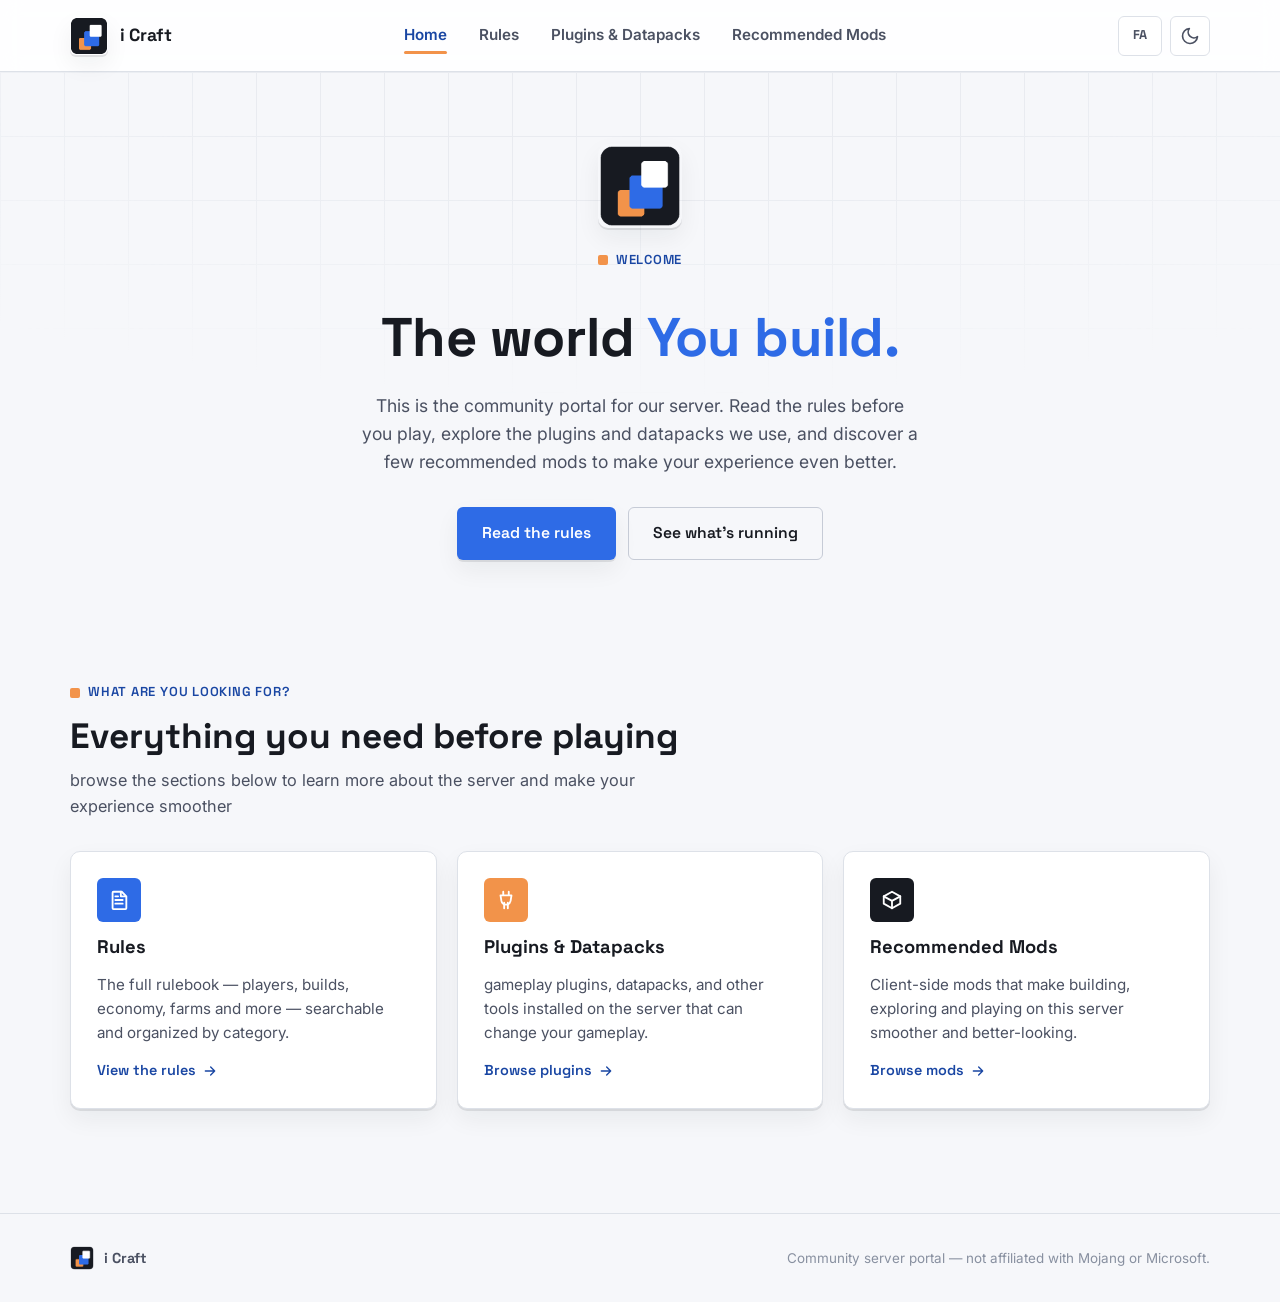
==== index.html @ ee985650 "init" ====
<!DOCTYPE html>
<html lang="en">
<head>
<meta charset="UTF-8">
<meta name="viewport" content="width=device-width, initial-scale=1.0">
<title>Server Portal</title>

<!-- Set lang/dir/theme before first paint to avoid a flash of the wrong state -->
<script>
(function(){
  try{
    var lang = localStorage.getItem('server-portal:lang') || 'en';
    var theme = localStorage.getItem('server-portal:theme');
    if(!theme){ theme = (window.matchMedia && window.matchMedia('(prefers-color-scheme: dark)').matches) ? 'dark' : 'light'; }
    document.documentElement.lang = lang;
    document.documentElement.dir = lang === 'fa' ? 'rtl' : 'ltr';
    document.documentElement.setAttribute('data-theme', theme);
  }catch(e){}
})();
</script>

<link rel="preconnect" href="https://fonts.googleapis.com">
<link rel="preconnect" href="https://fonts.gstatic.com" crossorigin>
<link rel="stylesheet" href="css/style.css">
</head>
<body data-page="home">

<a class="skip-link" href="#main" data-i18n="a11y.skip">Skip to content</a>

<header class="site-header">
  <div class="container">
    <a href="index.html" class="brand">
      <img class="js-logo" src="assets/logo.png" alt="Server logo">
      <span class="js-brand-name brand-name">SERVER NAME</span>
    </a>

    <nav class="nav-primary js-nav-links" aria-label="Primary"></nav>

    <div class="header-actions">
      <button type="button" class="icon-btn lang-toggle js-lang-toggle" data-i18n-aria-label="action.toggleLang" aria-label="Switch language">EN</button>
      <button type="button" class="icon-btn js-theme-toggle" data-i18n-aria-label="action.toggleTheme" aria-label="Toggle color theme"></button>
      <button type="button" class="icon-btn nav-toggle js-nav-toggle" aria-label="Open menu" aria-expanded="false" data-i18n-aria-label="nav.openMenu"></button>
    </div>
  </div>

</header>

<div class="mobile-nav js-mobile-nav">
  <nav class="js-nav-links" aria-label="Mobile navigation"></nav>
</div>

<main id="main">

  <section class="hero">
    <div class="hero-grid" aria-hidden="true"></div>
    <div class="container">
      <img class="hero-logo js-logo" src="assets/logo.png" alt="Server logo">

      <span class="eyebrow" data-i18n="home.eyebrow">Welcome</span>

      <h1>
        <span data-i18n="home.title.a">Build something</span>
        <span class="accent" data-i18n="home.title.b">worth protecting.</span>
      </h1>

      <p class="hero-lede" data-i18n="home.lede">
        This is the community portal for our server.
      </p>

      <div class="hero-actions">
        <a class="btn btn-primary" href="rules.html" data-i18n="home.cta.rules">Read the rules</a>
        <a class="btn btn-ghost" href="plugins.html" data-i18n="home.cta.plugins">See what's running</a>
      </div>
    </div>
  </section>

  <section class="section">
    <div class="container">
      <div class="section-head">
        <span class="eyebrow" data-i18n="home.section.eyebrow">Find your way around</span>
        <h2 data-i18n="home.section.title">Everything you need before you join</h2>
        <p data-i18n="home.section.lede">Three short stops before you drop your first block.</p>
      </div>

      <div class="card-grid">
        <a class="link-card" href="rules.html">
          <span class="mark" aria-hidden="true"><svg viewBox="0 0 24 24" fill="none" stroke="currentColor" stroke-width="2" stroke-linecap="round" stroke-linejoin="round"><path d="M6 3h9l5 5v13a1 1 0 0 1-1 1H6a1 1 0 0 1-1-1V4a1 1 0 0 1 1-1Z"/><path d="M14 3v5h5M8 12h8M8 16h8M8 8h3"/></svg></span>
          <h3 data-i18n="home.card.rules.title">Rules</h3>
          <p data-i18n="home.card.rules.desc">The full rulebook.</p>
          <span class="card-cta">
            <span data-i18n="home.card.rules.cta">Open the rulebook</span>
            <svg viewBox="0 0 24 24" fill="none" stroke="currentColor" stroke-width="2" stroke-linecap="round" stroke-linejoin="round"><path d="M5 12h14M13 6l6 6-6 6"/></svg>
          </span>
        </a>

        <a class="link-card" href="plugins.html">
          <span class="mark" aria-hidden="true"><svg viewBox="0 0 24 24" fill="none" stroke="currentColor" stroke-width="2" stroke-linecap="round" stroke-linejoin="round"><path d="M9 3v4M15 3v4M6 7h12l-1 6a5 5 0 0 1-5 4h0a5 5 0 0 1-5-4L6 7Z"/><path d="M10 21v-6M14 21v-6"/></svg></span>
          <h3 data-i18n="home.card.plugins.title">Plugins & Datapacks</h3>
          <p data-i18n="home.card.plugins.desc">What's running under the hood.</p>
          <span class="card-cta">
            <span data-i18n="home.card.plugins.cta">Browse plugins</span>
            <svg viewBox="0 0 24 24" fill="none" stroke="currentColor" stroke-width="2" stroke-linecap="round" stroke-linejoin="round"><path d="M5 12h14M13 6l6 6-6 6"/></svg>
          </span>
        </a>

        <a class="link-card" href="mods.html">
          <span class="mark" aria-hidden="true"><svg viewBox="0 0 24 24" fill="none" stroke="currentColor" stroke-width="2" stroke-linecap="round" stroke-linejoin="round"><path d="M12 3 3 8v8l9 5 9-5V8l-9-5Z"/><path d="M3 8l9 5 9-5M12 13v8"/></svg></span>
          <h3 data-i18n="home.card.mods.title">Recommended Mods</h3>
          <p data-i18n="home.card.mods.desc">Client-side mods that help.</p>
          <span class="card-cta">
            <span data-i18n="home.card.mods.cta">Browse mods</span>
            <svg viewBox="0 0 24 24" fill="none" stroke="currentColor" stroke-width="2" stroke-linecap="round" stroke-linejoin="round"><path d="M5 12h14M13 6l6 6-6 6"/></svg>
          </span>
        </a>
      </div>
    </div>
  </section>

</main>

<footer class="site-footer">
  <div class="container">
    <div class="footer-brand">
      <img class="js-logo" src="assets/logo.png" alt="">
      <span class="js-footer-name">SERVER NAME</span>
    </div>
    <p class="footer-note" data-i18n="footer.note">Community server portal.</p>
  </div>
</footer>

<script src="js/data.js"></script>
<script src="js/i18n.js"></script>
<script src="js/main.js"></script>
</body>
</html>
---- css/style.css ----
/* ==========================================================================
   SERVER PORTAL — DESIGN SYSTEM
   ==========================================================================
   A "modular block" visual language: rectangular color blocks, structured
   grids, and a small bevelled "chip" motif for numbering (a subtle nod to
   inventory-slot UI) — without literal Minecraft textures or screenshots.

   Sections:
     1. Fonts
     2. Design tokens (light + dark)
     3. Reset & base
     4. Layout primitives
     5. Header & navigation
     6. Buttons & controls
     7. Hero (home)
     8. Cards / link blocks
     9. Rules page (TOC, accordions, chips, search)
    10. Plugins & Mods pages
    11. Footer
    12. Utilities & motion
    13. Responsive
   ========================================================================== */

/* -------------------------------------------------------------------------
   1. Fonts
   English: Space Grotesk (display, geometric/blocky) + Inter (body)
   Persian: Vazirmatn for both display and body roles
   ------------------------------------------------------------------------- */
@import url('https://fonts.googleapis.com/css2?family=Space+Grotesk:wght@500;600;700&family=Inter:wght@400;500;600;700&family=Vazirmatn:wght@400;500;600;700&display=swap');

/* -------------------------------------------------------------------------
   2. Design tokens
   ------------------------------------------------------------------------- */
:root{
  /* palette — light */
  --bg: #F6F7FA;
  --bg-alt: #ECEEF3;
  --surface: #FFFFFF;
  --ink: #171A21;
  --ink-soft: #4B5162;
  --ink-faint: #8890A0;
  --border: #DDE1E8;
  --border-strong: #C6CBD6;

  --blue: #2E6BE6;
  --blue-ink: #1946A3;
  --blue-tint: #E8EFFD;

  --orange: #F2934A;
  --orange-ink: #C86A22;
  --orange-tint: #FDEEE0;

  --danger: #D64545;

  --shadow-block: 0 2px 0 rgba(23,26,33,0.10), 0 10px 24px rgba(23,26,33,0.06);
  --shadow-chip-inset: inset 0 -2px 0 rgba(23,26,33,0.12), inset 0 1px 0 rgba(255,255,255,0.6);

  --radius-s: 6px;
  --radius-m: 10px;
  --radius-l: 16px;

  --font-display: 'Space Grotesk', 'Vazirmatn', sans-serif;
  --font-body: 'Inter', 'Vazirmatn', sans-serif;

  --container: 1180px;
  --header-h: 72px;

  --dur-fast: 120ms;
  --dur-med: 220ms;
  --ease: cubic-bezier(.4,.1,.2,1);
}

[data-theme="dark"]{
  --bg: #12141B;
  --bg-alt: #191C25;
  --surface: #1D2029;
  --ink: #EAEBF2;
  --ink-soft: #AEB3C4;
  --ink-faint: #767C8C;
  --border: #2A2E3A;
  --border-strong: #3A3F4E;

  --blue: #5B8DF0;
  --blue-ink: #A9C2F7;
  --blue-tint: #1B2740;

  --orange: #FFA35E;
  --orange-ink: #FFC896;
  --orange-tint: #3A2A19;

  --danger: #E36767;

  --shadow-block: 0 2px 0 rgba(0,0,0,0.4), 0 10px 24px rgba(0,0,0,0.35);
  --shadow-chip-inset: inset 0 -2px 0 rgba(0,0,0,0.35), inset 0 1px 0 rgba(255,255,255,0.06);
}

/* -------------------------------------------------------------------------
   3. Reset & base
   ------------------------------------------------------------------------- */
*, *::before, *::after{ box-sizing: border-box; }
html{ scroll-behavior: smooth; }
body{
  margin: 0;
  background: var(--bg);
  color: var(--ink);
  font-family: var(--font-body);
  font-size: 16px;
  line-height: 1.6;
  -webkit-font-smoothing: antialiased;
  transition: background var(--dur-med) var(--ease), color var(--dur-med) var(--ease);
}

html[dir="rtl"] body{ font-family: 'Vazirmatn', var(--font-body); }

img{ max-width: 100%; display: block; }
a{ color: inherit; text-decoration: none; }
button{ font: inherit; color: inherit; background: none; border: none; cursor: pointer; }
ul{ margin: 0; padding: 0; list-style: none; }
h1,h2,h3,h4{ font-family: var(--font-display); font-weight: 700; line-height: 1.2; margin: 0; }
p{ margin: 0; }

:focus-visible{
  outline: 3px solid var(--blue);
  outline-offset: 2px;
  border-radius: 4px;
}

/* -------------------------------------------------------------------------
   4. Layout primitives
   ------------------------------------------------------------------------- */
.container{
  width: 100%;
  max-width: var(--container);
  margin-inline: auto;
  padding-inline: 20px;
}

.section{
  padding-block: 64px;
}

.section-head{
  margin-bottom: 32px;
  max-width: 640px;
}

.eyebrow{
  display: inline-flex;
  align-items: center;
  gap: 8px;
  font-family: var(--font-display);
  font-size: 13px;
  font-weight: 600;
  letter-spacing: .06em;
  text-transform: uppercase;
  color: var(--blue-ink);
  margin-bottom: 12px;
}
html[dir="rtl"] .eyebrow{ letter-spacing: 0; }

.eyebrow::before{
  content: "";
  width: 10px;
  height: 10px;
  background: var(--orange);
  border-radius: 2px;
  display: inline-block;
}

.section-head h2{
  font-size: clamp(1.6rem, 1.3rem + 1.2vw, 2.2rem);
  margin-bottom: 10px;
}
.section-head p{ color: var(--ink-soft); font-size: 1.02rem; }

main{ min-height: 50vh; }

/* -------------------------------------------------------------------------
   5. Header & navigation
   ------------------------------------------------------------------------- */
.site-header{
  position: sticky;
  top: 0;
  z-index: 100;
  height: var(--header-h);
  display: flex;
  align-items: center;
  background: color-mix(in srgb, var(--surface) 88%, transparent);
  backdrop-filter: blur(10px);
  border-bottom: 1px solid var(--border);
}

.site-header .container{
  display: flex;
  align-items: center;
  justify-content: space-between;
  gap: 16px;
}

.brand{
  display: flex;
  align-items: center;
  gap: 12px;
  font-family: var(--font-display);
  font-weight: 700;
  font-size: 1.1rem;
}

.brand img{
  width: 38px;
  height: 38px;
  border-radius: var(--radius-s);
  box-shadow: var(--shadow-block);
}

.brand-name{ white-space: nowrap; }

.nav-primary{
  display: flex;
  align-items: center;
  gap: 4px;
}

.nav-primary a{
  position: relative;
  padding: 10px 14px;
  border-radius: var(--radius-s);
  font-weight: 600;
  font-size: 0.95rem;
  color: var(--ink-soft);
  transition: color var(--dur-fast) var(--ease), background var(--dur-fast) var(--ease);
}

.nav-primary a:hover{ color: var(--ink); background: var(--bg-alt); }

.nav-primary a[aria-current="page"]{ color: var(--blue-ink); }

.nav-primary a[aria-current="page"]::after{
  content: "";
  position: absolute;
  left: 14px;
  right: 14px;
  bottom: 4px;
  height: 3px;
  border-radius: 2px;
  background: var(--orange);
}

.header-actions{
  display: flex;
  align-items: center;
  gap: 8px;
}

.icon-btn{
  width: 40px;
  height: 40px;
  display: grid;
  place-items: center;
  border-radius: var(--radius-s);
  border: 1px solid var(--border);
  background: var(--surface);
  color: var(--ink-soft);
  transition: transform var(--dur-fast) var(--ease), color var(--dur-fast) var(--ease), border-color var(--dur-fast) var(--ease);
}
.icon-btn:hover{ color: var(--blue-ink); border-color: var(--blue); transform: translateY(-1px); }
.icon-btn svg{ width: 20px; height: 20px; }

.lang-toggle{
  min-width: 44px;
  font-family: var(--font-display);
  font-weight: 700;
  font-size: 0.8rem;
  letter-spacing: .03em;
}

.nav-toggle{
  display: none;
}

/* mobile nav panel */
.mobile-nav{
  display: none;
  position: fixed;
  inset: var(--header-h) 0 0 0;
  background: var(--bg);
  z-index: 90;
  overflow-y: auto;
  padding: 20px;
  animation: fadeIn var(--dur-med) var(--ease);
}
.mobile-nav.open{ display: block; }

.mobile-nav a{
  display: block;
  padding: 16px 14px;
  font-family: var(--font-display);
  font-size: 1.15rem;
  font-weight: 600;
  border-bottom: 1px solid var(--border);
  color: var(--ink);
}
.mobile-nav a[aria-current="page"]{ color: var(--blue-ink); }

/* -------------------------------------------------------------------------
   6. Buttons & controls
   ------------------------------------------------------------------------- */
.btn{
  display: inline-flex;
  align-items: center;
  justify-content: center;
  gap: 8px;
  padding: 13px 24px;
  border-radius: var(--radius-s);
  font-family: var(--font-display);
  font-weight: 600;
  font-size: 0.98rem;
  border: 1px solid transparent;
  transition: transform var(--dur-fast) var(--ease), box-shadow var(--dur-fast) var(--ease), background var(--dur-fast) var(--ease), border-color var(--dur-fast) var(--ease);
  cursor: pointer;
}
.btn:active{ transform: translateY(1px); }

.btn-primary{
  background: var(--blue);
  color: #fff;
  box-shadow: var(--shadow-block);
}
.btn-primary:hover{ background: var(--blue-ink); }

.btn-ghost{
  background: transparent;
  border-color: var(--border-strong);
  color: var(--ink);
}
.btn-ghost:hover{ border-color: var(--blue); color: var(--blue-ink); }

.btn-sm{ padding: 8px 14px; font-size: 0.85rem; }

/* -------------------------------------------------------------------------
   7. Hero
   ------------------------------------------------------------------------- */
.hero{
  position: relative;
  padding-block: 72px 56px;
  overflow: hidden;
}

.hero-grid{
  position: absolute;
  inset: 0;
  z-index: 0;
  background-image:
    linear-gradient(var(--border) 1px, transparent 1px),
    linear-gradient(90deg, var(--border) 1px, transparent 1px);
  background-size: 64px 64px;
  mask-image: radial-gradient(ellipse 80% 60% at 50% 0%, black 40%, transparent 100%);
  opacity: .5;
}

.hero .container{
  position: relative;
  z-index: 1;
  display: flex;
  flex-direction: column;
  align-items: center;
  text-align: center;
  gap: 22px;
  max-width: 760px;
}

.hero-logo{
  width: 84px;
  height: 84px;
  border-radius: var(--radius-m);
  box-shadow: var(--shadow-block);
}

.hero h1{
  font-size: clamp(2.1rem, 1.6rem + 2.4vw, 3.4rem);
  letter-spacing: -0.01em;
}

.hero h1 .accent{ color: var(--blue); }

.hero-lede{
  font-size: 1.1rem;
  color: var(--ink-soft);
  max-width: 560px;
}

.hero-actions{
  display: flex;
  gap: 12px;
  flex-wrap: wrap;
  justify-content: center;
  margin-top: 8px;
}

/* -------------------------------------------------------------------------
   8. Cards / link blocks
   ------------------------------------------------------------------------- */
.card-grid{
  display: grid;
  grid-template-columns: repeat(3, 1fr);
  gap: 20px;
}

.link-card{
  display: flex;
  flex-direction: column;
  gap: 14px;
  padding: 26px;
  background: var(--surface);
  border: 1px solid var(--border);
  border-radius: var(--radius-m);
  box-shadow: var(--shadow-block);
  transition: transform var(--dur-fast) var(--ease), border-color var(--dur-fast) var(--ease);
}
.link-card:hover{ transform: translateY(-3px); border-color: var(--blue); }

.link-card .mark{
  width: 44px;
  height: 44px;
  border-radius: var(--radius-s);
  display: grid;
  place-items: center;
  color: #fff;
}
.link-card:nth-of-type(1) .mark{ background: var(--blue); }
.link-card:nth-of-type(2) .mark{ background: var(--orange); }
.link-card:nth-of-type(3) .mark{ background: var(--ink); }
.link-card .mark svg{ width: 22px; height: 22px; }

.link-card h3{ font-size: 1.15rem; }
.link-card p{ color: var(--ink-soft); font-size: 0.95rem; flex: 1; }

.link-card .card-cta{
  font-family: var(--font-display);
  font-weight: 600;
  font-size: 0.9rem;
  color: var(--blue-ink);
  display: inline-flex;
  align-items: center;
  gap: 6px;
  margin-top: auto;
}
.link-card .card-cta svg{ width: 16px; height: 16px; flex-shrink: 0; }
html[dir="rtl"] .link-card .card-cta svg{ transform: scaleX(-1); }

/* -------------------------------------------------------------------------
   9. Rules page
   ------------------------------------------------------------------------- */
.rules-header{
  padding-block: 44px 8px;
  border-bottom: 1px solid var(--border);
}
.rules-header h1{ font-size: clamp(1.9rem, 1.6rem + 1.4vw, 2.6rem); }
.rules-header p{ color: var(--ink-soft); margin-top: 10px; max-width: 620px; }

.rules-why{
  margin-top: 6px;
  padding: 18px 22px;
  border: 1px solid var(--border);
  border-inline-start: 4px solid var(--orange);
  background: var(--surface);
  border-radius: var(--radius-m);
  text-align: start;
  color: var(--ink-soft);
  font-size: 0.98rem;
  max-width: 560px;
}
html[dir="rtl"] .rules-why{ text-align: right; }


.rules-search{
  margin-top: 22px;
  position: relative;
  max-width: 480px;
}
.rules-search input{
  width: 100%;
  padding: 13px 44px;
  border: 1px solid var(--border-strong);
  border-radius: var(--radius-s);
  background: var(--surface);
  color: var(--ink);
  font-family: var(--font-body);
  font-size: 0.98rem;
}
html[dir="rtl"] .rules-search input{ font-family: 'Vazirmatn'; }
.rules-search input:focus{ border-color: var(--blue); }
.rules-search svg{
  position: absolute;
  inset-inline-start: 14px;
  top: 50%;
  translate: 0 -50%;
  width: 18px;
  height: 18px;
  color: var(--ink-faint);
  pointer-events: none;
}
.rules-search .search-clear{
  position: absolute;
  inset-inline-end: 8px;
  top: 50%;
  translate: 0 -50%;
  width: 28px;
  height: 28px;
  display: none;
  place-items: center;
  border-radius: var(--radius-s);
  color: var(--ink-faint);
}
.rules-search .search-clear.show{ display: grid; }
.rules-search .search-clear:hover{ color: var(--ink); background: var(--bg-alt); }

.rules-layout{
  display: grid;
  grid-template-columns: 260px 1fr;
  gap: 40px;
  padding-block: 36px 80px;
  align-items: start;
}

/* --- Table of contents --- */
.toc{
  position: sticky;
  top: calc(var(--header-h) + 20px);
}
.toc-title{
  font-family: var(--font-display);
  font-size: 0.8rem;
  font-weight: 700;
  letter-spacing: .08em;
  text-transform: uppercase;
  color: var(--ink-faint);
  margin-bottom: 14px;
}
html[dir="rtl"] .toc-title{ letter-spacing: 0; }

.toc-list{ display: flex; flex-direction: column; gap: 2px; }

.toc-list a{
  display: flex;
  align-items: center;
  gap: 10px;
  padding: 9px 10px;
  border-radius: var(--radius-s);
  font-size: 0.92rem;
  color: var(--ink-soft);
  border-inline-start: 3px solid transparent;
}
.toc-list a:hover{ background: var(--bg-alt); color: var(--ink); }
.toc-list a.active{
  color: var(--blue-ink);
  background: var(--blue-tint);
  border-inline-start-color: var(--blue);
  font-weight: 600;
}

.toc-num{
  font-family: var(--font-display);
  font-size: 0.72rem;
  font-weight: 700;
  color: var(--ink-faint);
  min-width: 20px;
}
.toc-list a.active .toc-num{ color: var(--blue-ink); }

/* mobile TOC */
.toc-mobile{
  display: none;
  margin-top: 18px;
}
.toc-mobile-toggle{
  width: 100%;
  display: flex;
  align-items: center;
  justify-content: space-between;
  padding: 13px 16px;
  background: var(--surface);
  border: 1px solid var(--border);
  border-radius: var(--radius-s);
  font-family: var(--font-display);
  font-weight: 600;
  font-size: 0.95rem;
}
.toc-mobile-toggle svg{
  width: 18px; height: 18px;
  transition: transform var(--dur-fast) var(--ease);
}
.toc-mobile-toggle[aria-expanded="true"] svg{ transform: rotate(180deg); }

.toc-mobile-panel{
  overflow: hidden;
  max-height: 0;
  transition: max-height var(--dur-med) var(--ease);
  background: var(--surface);
  border: 1px solid var(--border);
  border-top: none;
  border-radius: 0 0 var(--radius-s) var(--radius-s);
}
.toc-mobile-panel .toc-list{ padding: 10px; }

/* --- Rule sections / accordions --- */
.rule-sections{ display: flex; flex-direction: column; gap: 14px; }

.rule-section{
  background: var(--surface);
  border: 1px solid var(--border);
  border-radius: var(--radius-m);
  overflow: hidden;
  scroll-margin-top: calc(var(--header-h) + 16px);
}
.rule-section.match-flash{ border-color: var(--orange); }

.rule-section-toggle{
  width: 100%;
  display: flex;
  align-items: center;
  gap: 16px;
  padding: 18px 20px;
  text-align: start;
}

.chip{
  flex-shrink: 0;
  width: 40px;
  height: 40px;
  display: grid;
  place-items: center;
  border-radius: var(--radius-s);
  background: var(--bg-alt);
  border: 1px solid var(--border-strong);
  box-shadow: var(--shadow-chip-inset);
  font-family: var(--font-display);
  font-weight: 700;
  font-size: 0.95rem;
  color: var(--ink);
}
.chip-sm{ width: 30px; height: 30px; font-size: 0.78rem; border-radius: 5px;}
.chip-blue{ background: var(--blue-tint); color: var(--blue-ink); border-color: var(--blue); }

.rule-section-toggle .heading-block{ flex: 1; }
.rule-section-toggle h2{ font-size: 1.08rem; }

.chevron{
  width: 22px;
  height: 22px;
  flex-shrink: 0;
  display: grid;
  place-items: center;
  border-radius: 5px;
  color: var(--ink-faint);
  transition: transform var(--dur-med) var(--ease);
}
.chevron svg{ width: 18px; height: 18px; }
.rule-section-toggle[aria-expanded="true"] .chevron{ transform: rotate(90deg); color: var(--blue-ink); }
html[dir="rtl"] .rule-section-toggle[aria-expanded="false"] .chevron{ transform: rotate(180deg); }
html[dir="rtl"] .rule-section-toggle[aria-expanded="true"] .chevron{ transform: rotate(90deg); }

.rule-section-panel{
  display: grid;
  grid-template-rows: 0fr;
  transition: grid-template-rows var(--dur-med) var(--ease);
}
.rule-section-panel.open{ grid-template-rows: 1fr; }
.rule-section-panel-inner{ overflow: hidden; }

.rule-section-body{
  padding: 0 20px 22px 20px;
  border-top: 1px solid var(--border);
  padding-top: 18px;
}

.rule-description{
  color: var(--ink-soft);
  font-size: 0.96rem;
  margin-bottom: 16px;
  padding-inline-start: 54px;
}

.rule-list{ display: flex; flex-direction: column; gap: 2px; }

.rule-item{
  display: flex;
  gap: 14px;
  padding: 12px 10px 12px 54px;
  border-radius: var(--radius-s);
  position: relative;
}
html[dir="rtl"] .rule-item{ padding: 12px 54px 12px 10px; }
.rule-item:hover{ background: var(--bg-alt); }
.rule-item.search-hit{ background: var(--orange-tint); }

.rule-item .chip-sm{
  position: absolute;
  inset-inline-start: 0;
  top: 10px;
  left: 10px;
  right: 10px;
}

.rule-item-body{ flex: 1; font-size: 0.96rem; }
.rule-item-body strong{ color: var(--orange-ink); font-weight: 700; }
.rule-item-title{
  font-family: var(--font-display);
  font-weight: 600;
  font-size: 0.94rem;
  margin-bottom: 3px;
  display: block;
}

.rule-item-actions{
  display: flex;
  align-items: flex-start;
}

.copy-btn{
  display: flex;
  align-items: center;
  gap: 6px;
  padding: 6px 10px;
  border-radius: var(--radius-s);
  border: 1px solid var(--border);
  font-size: 0.78rem;
  font-weight: 600;
  color: var(--ink-faint);
  white-space: nowrap;
}
.copy-btn:hover{ border-color: var(--blue); color: var(--blue-ink); }
.copy-btn svg{ width: 14px; height: 14px; }
.copy-btn.copied{ border-color: var(--blue); color: var(--blue-ink); background: var(--blue-tint); }

.search-empty{
  display: none;
  text-align: center;
  padding: 60px 20px;
  color: var(--ink-soft);
}
.search-empty.show{ display: block; }
.search-empty .mark{
  width: 48px; height: 48px;
  margin: 0 auto 14px;
  border-radius: var(--radius-s);
  background: var(--bg-alt);
  border: 1px solid var(--border);
  display: grid; place-items: center;
  color: var(--ink-faint);
}
.search-empty h3{ font-size: 1.05rem; margin-bottom: 6px; color: var(--ink); }

.rule-sections.searching .rule-section:not(.search-visible){ display: none; }

/* -------------------------------------------------------------------------
   10. Plugins & Mods pages
   ------------------------------------------------------------------------- */
.page-header{
  padding-block: 44px 12px;
  border-bottom: 1px solid var(--border);
}
.page-header h1{ font-size: clamp(1.9rem, 1.6rem + 1.4vw, 2.6rem); }
.page-header p{ color: var(--ink-soft); margin-top: 10px; max-width: 620px; }

.placeholder-note{
  margin-top: 18px;
  display: inline-flex;
  align-items: center;
  gap: 8px;
  padding: 8px 14px;
  background: var(--orange-tint);
  border: 1px solid var(--orange);
  color: var(--orange-ink);
  border-radius: var(--radius-s);
  font-size: 0.85rem;
  font-weight: 600;
}

.entry-grid{
  display: grid;
  grid-template-columns: repeat(3, 1fr);
  gap: 20px;
  padding-block: 36px 80px;
}

.entry-card{
  display: flex;
  flex-direction: column;
  gap: 12px;
  padding: 22px;
  background: var(--surface);
  border: 1px solid var(--border);
  border-radius: var(--radius-m);
  box-shadow: var(--shadow-block);
}

.entry-top{
  display: flex;
  align-items: center;
  gap: 12px;
}

.entry-icon{
  width: 42px;
  height: 42px;
  border-radius: var(--radius-s);
  background: var(--bg-alt);
  border: 1px solid var(--border-strong);
  display: grid;
  place-items: center;
  color: var(--blue-ink);
  font-family: var(--font-display);
  font-weight: 700;
  flex-shrink: 0;
  overflow: hidden;
}
.entry-icon img{ width: 100%; height: 100%; object-fit: cover; }

.entry-titles{ flex: 1; min-width: 0; }
.entry-titles h3{ font-size: 1.02rem; }

.entry-meta{
  display: flex;
  flex-wrap: wrap;
  gap: 6px;
  margin-top: 4px;
}
.tag{
  font-size: 0.72rem;
  font-weight: 700;
  font-family: var(--font-display);
  padding: 3px 8px;
  border-radius: 4px;
  background: var(--blue-tint);
  color: var(--blue-ink);
  text-transform: uppercase;
  letter-spacing: .03em;
}
.tag.tag-orange{ background: var(--orange-tint); color: var(--orange-ink); }

.entry-desc{ color: var(--ink-soft); font-size: 0.92rem; flex: 1; }

.entry-foot{
  display: flex;
  align-items: center;
  justify-content: space-between;
  padding-top: 10px;
  border-top: 1px solid var(--border);
}
.entry-version{ font-size: 0.8rem; color: var(--ink-faint); font-weight: 600; }
.entry-link{
  font-family: var(--font-display);
  font-weight: 600;
  font-size: 0.86rem;
  color: var(--blue-ink);
  display: inline-flex;
  align-items: center;
  gap: 5px;
}
.entry-link svg{ width: 14px; height: 14px; }
html[dir="rtl"] .entry-link svg{ transform: scaleX(-1); }

/* -------------------------------------------------------------------------
   11. Footer
   ------------------------------------------------------------------------- */
.site-footer{
  border-top: 1px solid var(--border);
  padding-block: 32px;
  margin-top: 40px;
}
.site-footer .container{
  display: flex;
  align-items: center;
  justify-content: space-between;
  flex-wrap: wrap;
  gap: 12px;
}
.footer-brand{
  display: flex;
  align-items: center;
  gap: 10px;
  font-family: var(--font-display);
  font-weight: 700;
  color: var(--ink-soft);
  font-size: 0.9rem;
}
.footer-brand img{ width: 24px; height: 24px; border-radius: 5px; }
.footer-note{ color: var(--ink-faint); font-size: 0.84rem; }
.footer-nav{ display: flex; gap: 18px; }
.footer-nav a{ font-size: 0.88rem; color: var(--ink-soft); font-weight: 600; }
.footer-nav a:hover{ color: var(--blue-ink); }

/* -------------------------------------------------------------------------
   12. Utilities & motion
   ------------------------------------------------------------------------- */
.visually-hidden{
  position: absolute;
  width: 1px; height: 1px;
  padding: 0; margin: -1px;
  overflow: hidden;
  clip: rect(0,0,0,0);
  white-space: nowrap;
  border: 0;
}

.skip-link{
  position: absolute;
  top: -50px;
  left: 12px;
  background: var(--blue);
  color: #fff;
  padding: 10px 16px;
  border-radius: var(--radius-s);
  z-index: 200;
  transition: top var(--dur-fast) var(--ease);
  font-weight: 600;
}
.skip-link:focus{ top: 12px; }

@keyframes fadeIn{ from{ opacity: 0; } to{ opacity: 1; } }

.theme-icon-sun{ display: none; }
.theme-icon-moon{ display: block; }
[data-theme="dark"] .theme-icon-sun{ display: block; }
[data-theme="dark"] .theme-icon-moon{ display: none; }

@media (prefers-reduced-motion: reduce){
  *, *::before, *::after{
    animation-duration: 0.001ms !important;
    animation-iteration-count: 1 !important;
    transition-duration: 0.001ms !important;
    scroll-behavior: auto !important;
  }
}
html.reduce-motion *, html.reduce-motion *::before, html.reduce-motion *::after{
  animation-duration: 0.001ms !important;
  transition-duration: 0.001ms !important;
  scroll-behavior: auto !important;
}

/* -------------------------------------------------------------------------
   13. Responsive
   ------------------------------------------------------------------------- */
@media (max-width: 900px){
  
  .rule-item{
    display: flex;
    flex-direction: column;
    gap: 10px;
    padding: 12px;
  }

  html[dir="rtl"] .rule-item{
    padding: 12px;
  }

  .rule-item .chip-sm{
    position: static;
    width: 28px;
    height: 28px;
    font-size: 0.4rem;
  }

  .rule-item-body{
    flex: none;
    width: 100%;
  }

  .rule-item-actions{
    width: 100%;
    justify-content: flex-end;
  }

  .copy-btn{
    width: fit-content;
  }
  .card-grid{ grid-template-columns: 1fr 1fr; }
  .entry-grid{ grid-template-columns: 1fr 1fr; }
  .rules-layout{ grid-template-columns: 1fr; }
  .toc{ display: none; }
  .toc-mobile{ display: block; }
}

@media (max-width: 720px){
  .nav-primary{ display: none; }
  .nav-toggle{
    display: grid;
    place-items: center;
  }
  .card-grid{ grid-template-columns: 1fr; }
  .entry-grid{ grid-template-columns: 1fr; }
  .brand-name{ font-size: 0.98rem; }
  .rule-description{ padding-inline-start: 0; margin-top: 4px; }
  .rule-item{ padding-inline-start: 44px; }
  .rule-item .chip-sm{ width: 26px; height: 26px; font-size: 0.7rem; }
  .site-footer .container{ flex-direction: column; align-items: flex-start; }
}

@media (max-width: 480px){
  .hero-actions{ flex-direction: column; width: 100%; }
  .hero-actions .btn{ width: 100%; }
  .rule-item-body{ font-size: 0.92rem; }
}
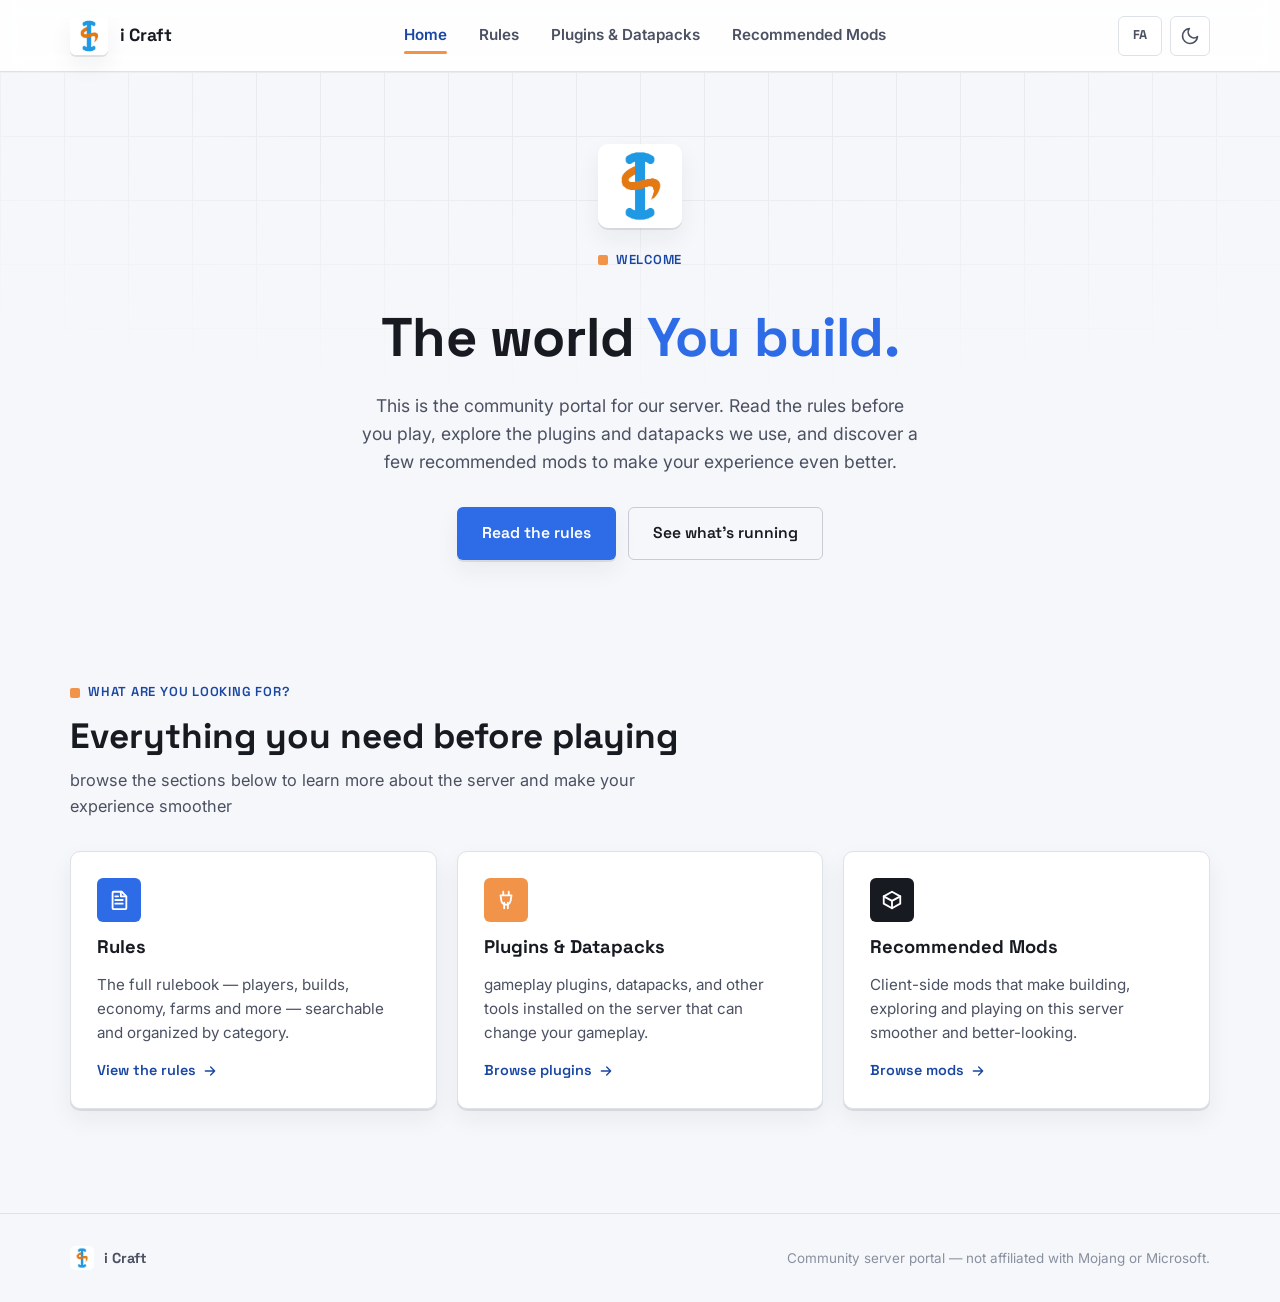
==== commit 5ae49c2d: "changed icon and logos" ====
--- a/index.html
+++ b/index.html
@@ -22,6 +22,7 @@
 <link rel="preconnect" href="https://fonts.googleapis.com">
 <link rel="preconnect" href="https://fonts.gstatic.com" crossorigin>
 <link rel="stylesheet" href="css/style.css">
+<link rel="icon" href="assets/icon.png">
 </head>
 <body data-page="home">
 
